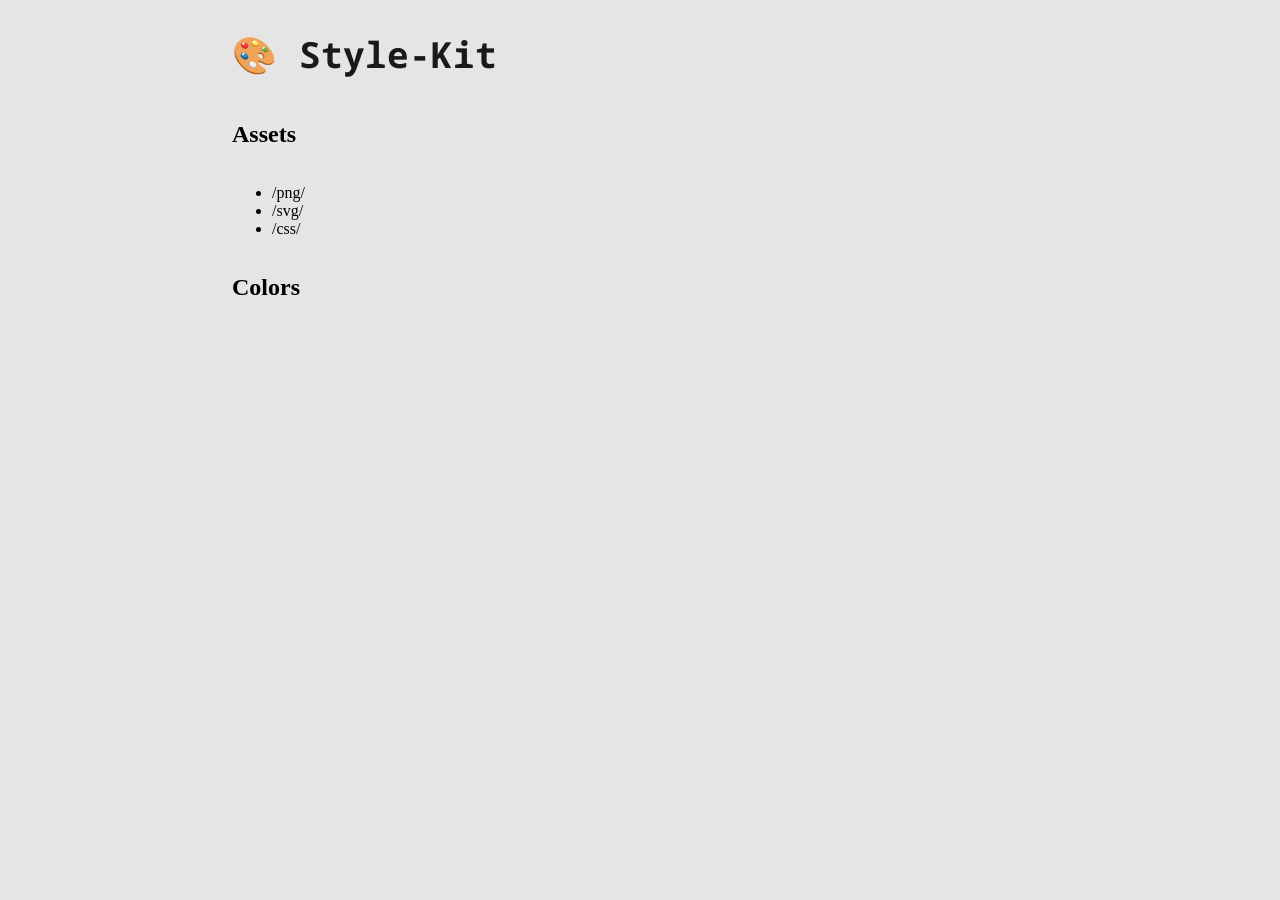
==== index.html @ 60dbb04a "css testing" ====
<!DOCTYPE html>
<html lang="en">
<head>
    <meta charset="utf-8">
    <meta name="viewport" content="width=device-width, initial-scale=1">

    <link rel="stylesheet" type="text/css" href="css/toolbelt.css">
</head>
<body>
    <main>
        <header>
            <h1>🎨 Style-Kit</h1>
        </header>
        <h2>Assets</h2>
        <ul>
            <li>/png/</li>
            <li>/svg/</li>
            <li>/css/</li>
        </ul>
        <h2>Colors</h2>
    </main>
</body>
</html>
---- css/toolbelt.css ----
/* Generic styles for all Toolbelt applications */

@import url('https://fonts.googleapis.com/css2?family=Noto+Sans+Mono:wght@100..900&display=swap');

:root
{
    --main-bg: #E5E5E5;
}

body
{
  background-color: var(--main-bg);
}

main
{
  max-width: 8.5in;
  margin: auto;
  padding: 0 16px;
  display: flex;
  flex-direction: column; 
}

header
{
  font-family: "Noto Sans Mono", monospace;
  color: #1A1A1A;
  font-size: 18px;
  line-height: 2em;
  margin: 0.25em 0;
  padding: 0;
}

.left
{
  float: left;
  overflow: hidden;
}

.right
{
  float: right;
  width: calc(34.8 * 4);
}

a
{
  text-decoration: none;
}

a:hover
{
  stroke: #1A1A1A;
  stroke-width: 1em;
}

a svg, a img
{
  vertical-align: middle;
}


textarea
{
  box-sizing: border-box;
  height: 100%;
  width: 100%;
  padding: 0.5em;
  background-color: #F2F2F2;
  font-family: "Noto Sans Mono", monospace;
  font: 16px;
  color: #1A1A1A;
  border-color: #1A1A1A;
  margin: 0;
  resize: none;
}

textarea:focus
{
  outline: none;
}

#markdown
{
  display: none;
  box-sizing: border-box;
  height: 100%;
  width: 100%;
  padding: 0.5em;
  border: 2px solid #1A1A1A;
  overflow-y: scroll;
  
  font-family: "Noto Sans Mono", monospace;
  font: 16px;
  color: #1A1A1A;
  margin: 0;
}

blockquote
{
  border-left: 2px solid #1A1A1A;
  padding-left: 0.5em;
}

table
{
  border: 2px solid;
  border-collapse: collapse;
}

th,td
{ 
  border: 2px solid;
  padding: 0.5em;
}

img
{
max-width: 100%;
}


@media print{
  body{
    visibility: hidden
  }
  textarea,#markdown{
    overflow: visible;
    visibility: visible;
    border: none;
    position: absolute;
    top: 0;
    left: 0;

    background-color: white;
    color: black;
  }
}
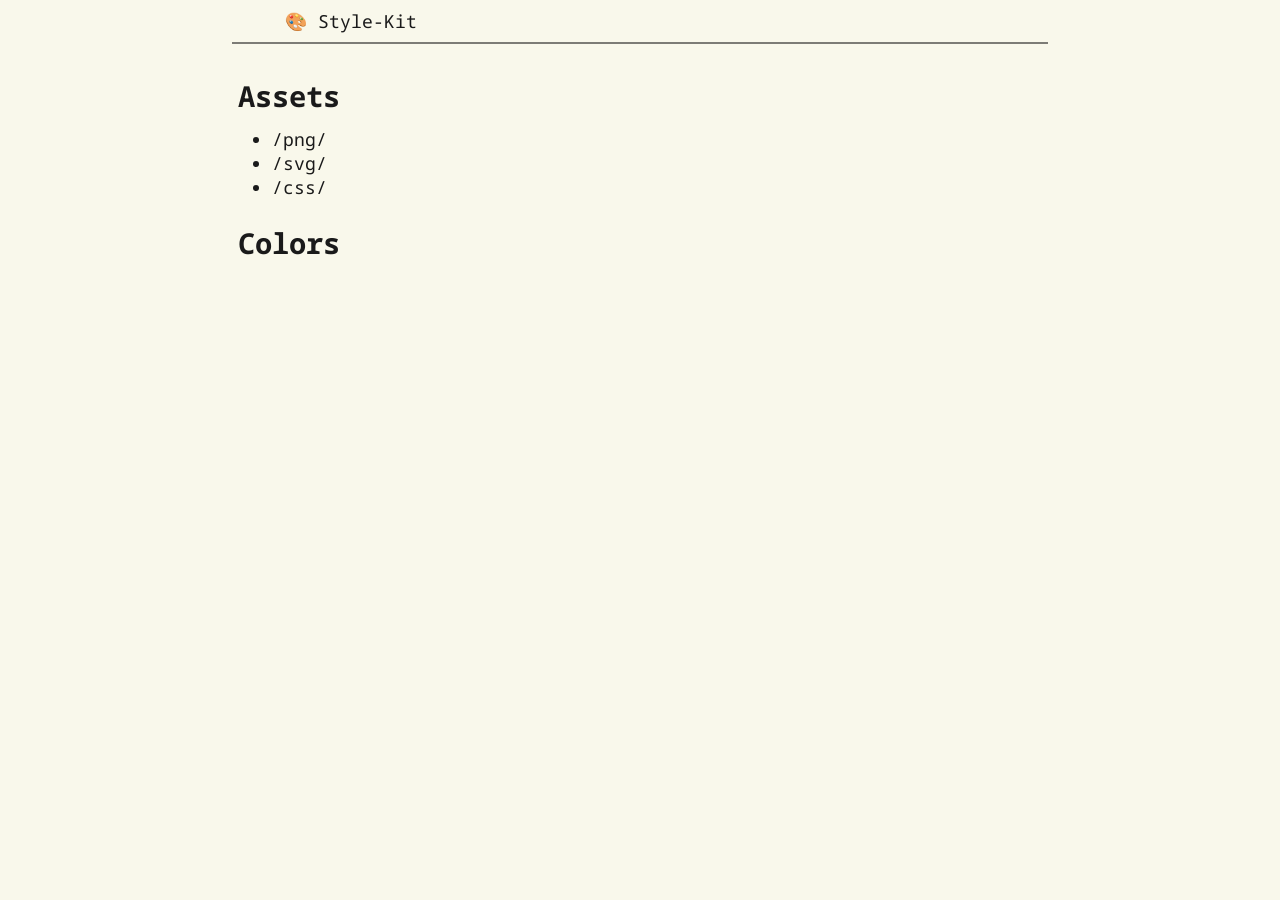
==== commit 6a823b50: "update header in index" ====
--- a/index.html
+++ b/index.html
@@ -7,9 +7,9 @@
     <link rel="stylesheet" type="text/css" href="css/toolbelt.css">
 </head>
 <body>
-    <main>
+    <main class="page">
         <header>
-            <h1>🎨 Style-Kit</h1>
+            <p>🎨 Style-Kit</p>
         </header>
         <h2>Assets</h2>
         <ul>
--- a/css/toolbelt.css
+++ b/css/toolbelt.css
@@ -4,101 +4,145 @@
 
 :root
 {
-    --main-bg: #E5E5E5;
+    --paper: #F9F8EB;
+    --block: #E2E1D6;
+    --ink: #1A1A1A;
+    --accent: #7D7C76;
+    --highlight: #FDFD4E;
+    --link: #1F85EF;
+    --pad: #FCFCF5;
 }
 
 body
 {
-  background-color: var(--main-bg);
-}
+  margin: 0;
+
+  background-color: var(--paper);
+  color: var(--ink);
+
+  font-family: "Noto Sans Mono", monospace;
+  font-size: 18px;
+}
+
+.page{max-width: 8.5in;}
 
 main
 {
-  max-width: 8.5in;
   margin: auto;
-  padding: 0 16px;
+  padding: 0 1em;
   display: flex;
-  flex-direction: column; 
+  flex-direction: column;
 }
 
 header
 {
-  font-family: "Noto Sans Mono", monospace;
-  color: #1A1A1A;
-  font-size: 18px;
-  line-height: 2em;
-  margin: 0.25em 0;
-  padding: 0;
-}
-
-.left
-{
-  float: left;
-  overflow: hidden;
-}
-
-.right
-{
-  float: right;
-  width: calc(34.8 * 4);
+  border-bottom: 2px solid var(--accent);
+  margin-bottom: 1em;
+  padding: 0.5em;
+}
+header *
+{
+  margin: 0;
+}
+
+h1,h2,h3,h4,h5,h6
+{
+  margin: 0.5em 0.2em 0.1em 0.2em;
+}
+
+h6{ font-size: 0.8em;}
+h5{ font-size: 1.0em;}
+h4{ font-size: 1.2em;}
+h3{ font-size: 1.4em;}
+h2{ font-size: 1.6em;}
+h1{ font-size: 1.8em;}
+
+p
+{
+  text-indent: 4ch;
+}
+
+strong, em, del, mark, code, u
+{
+  font-size: 1em;
+}
+
+mark
+{
+  padding: 2px 5px;
+  border-radius: 5px;
+  background-color: var(--highlight);
+}
+
+code
+{
+  background-color: var(--block);
+
+  padding: 3px 5px;
+  border-radius: 5px;
+
+  box-shadow: 
+    inset -1px -1px 0 rgba(255, 255, 255, 0.7),
+    inset  1px  1px 0 rgba(0, 0, 0, 0.15);
+}
+
+pre code
+{
+  padding: 1em;
+  margin: 0.5em;
+}
+
+ul,ol{margin: 0.5em;}
+
+ol
+{
+  padding-left: 2.5em;
+}
+ul
+{
+  padding-left: 1.7em;
 }
 
 a
 {
   text-decoration: none;
-}
-
+  color: var(--link)
+}
 a:hover
 {
-  stroke: #1A1A1A;
-  stroke-width: 1em;
-}
-
+  text-decoration: underline;
+}
 a svg, a img
 {
   vertical-align: middle;
 }
 
 
-textarea
-{
-  box-sizing: border-box;
-  height: 100%;
-  width: 100%;
+.editable, input, textarea
+{
   padding: 0.5em;
-  background-color: #F2F2F2;
-  font-family: "Noto Sans Mono", monospace;
+  background-color: var(--pad);
+  font-family: inherit;
   font: 16px;
-  color: #1A1A1A;
-  border-color: #1A1A1A;
-  margin: 0;
+  color: var(--ink);
+  border-color: var(--ink);
+  margin: 0.5em;
   resize: none;
 }
-
-textarea:focus
+textarea:focus, input:focus, .editable:focus
 {
   outline: none;
 }
 
-#markdown
-{
-  display: none;
-  box-sizing: border-box;
-  height: 100%;
-  width: 100%;
-  padding: 0.5em;
-  border: 2px solid #1A1A1A;
-  overflow-y: scroll;
-  
-  font-family: "Noto Sans Mono", monospace;
-  font: 16px;
-  color: #1A1A1A;
-  margin: 0;
+label
+{
+  font-size: 0.8em;
+  margin-left: 1em;
 }
 
 blockquote
 {
-  border-left: 2px solid #1A1A1A;
+  border-left: 2px solid var(--ink);
   padding-left: 0.5em;
 }
 
@@ -107,33 +151,75 @@
   border: 2px solid;
   border-collapse: collapse;
 }
-
+thead
+{
+  background-color: var(--block);
+}
 th,td
 { 
   border: 2px solid;
   padding: 0.5em;
 }
+tr:nth-of-type(even){
+  background-color: var(--block);
+}
 
 img
 {
-max-width: 100%;
-}
-
-
-@media print{
-  body{
-    visibility: hidden
-  }
-  textarea,#markdown{
+  width: fit-content;
+  max-width: 100%;
+
+  margin: 1em;
+}
+
+hr
+{
+  border: 1px solid var(--ink);
+  margin: 1em;
+}
+
+.left
+{
+  float: left;
+  overflow: hidden;
+}
+
+.right
+{
+  float: right;
+  width: calc(34.8 * 4);
+}
+
+.center
+{
+  margin-left: auto;
+  margin-right: auto;
+}
+
+
+@media print
+{
+  header,footer
+  {
+    display: none;
+  }
+  main
+  {
     overflow: visible;
-    visibility: visible;
     border: none;
     position: absolute;
     top: 0;
     left: 0;
-
     background-color: white;
     color: black;
   }
-}
-
+  code
+  {
+    border: 1px solid black;
+  }
+  a
+  {
+    text-decoration: underline;
+  }
+}
+
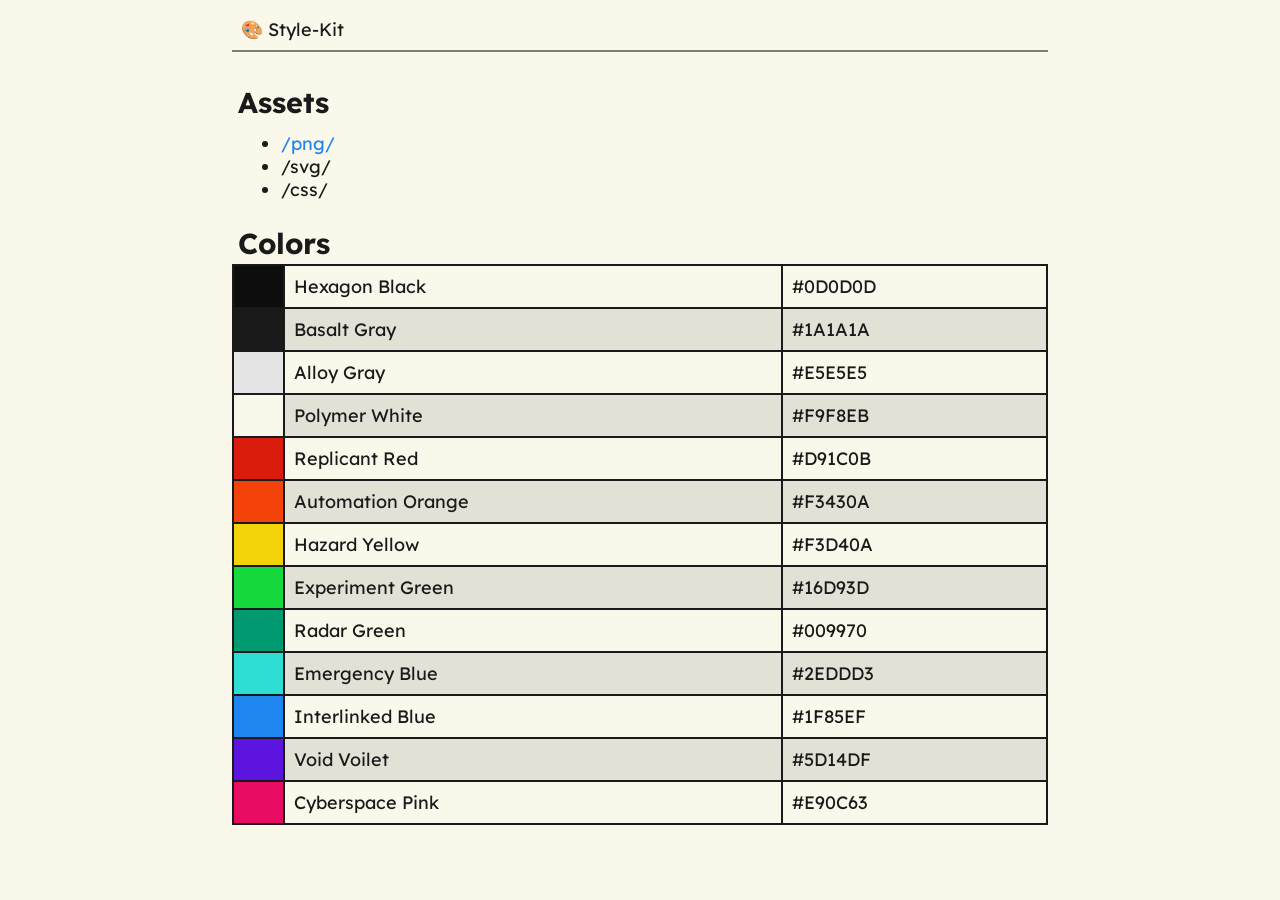
==== commit fc48ab85: "add ids and color table" ====
--- a/index.html
+++ b/index.html
@@ -8,16 +8,83 @@
 </head>
 <body>
     <main class="page">
-        <header>
-            <p>🎨 Style-Kit</p>
-        </header>
-        <h2>Assets</h2>
+        <header>🎨 Style-Kit</header>
+        <h2 id="assets">Assets</h2>
         <ul>
-            <li>/png/</li>
+            <li><a href="./png/">/png/</a></li>
             <li>/svg/</li>
             <li>/css/</li>
         </ul>
-        <h2>Colors</h2>
+        <h2 id="colors">Colors</h2>
+        <table>
+            <tbody>
+                <tr>
+                    <td style="background-color: #0D0D0D;"></td>
+                    <td>Hexagon Black</td>
+                    <td>#0D0D0D</td>
+                </tr>
+                <tr>
+                    <td style="background-color: #1A1A1A;"></td>
+                    <td>Basalt Gray</td>
+                    <td>#1A1A1A</td>
+                </tr>
+                <tr>
+                    <td style="background-color: #E5E5E5;"></td>
+                    <td>Alloy Gray</td>
+                    <td>#E5E5E5</td>
+                </tr>
+                <tr>
+                    <td style="background-color: #F9F8EB;"></td>
+                    <td>Polymer White</td>
+                    <td>#F9F8EB</td>
+                </tr>
+                <tr>
+                    <td style="background-color: #D91C0B;"></td>
+                    <td>Replicant Red</td>
+                    <td>#D91C0B</td>
+                </tr>
+                <tr>
+                    <td style="background-color: #F3430A;"></td>
+                    <td>Automation Orange</td>
+                    <td>#F3430A</td>
+                </tr>
+                <tr>
+                    <td style="background-color: #F3D40A;"></td>
+                    <td>Hazard Yellow</td>
+                    <td>#F3D40A</td>
+                </tr>
+                <tr>
+                    <td style="background-color: #16D93D;"></td>
+                    <td>Experiment Green</td>
+                    <td>#16D93D</td>
+                </tr>
+                <tr>
+                    <td style="background-color: #009970;"></td>
+                    <td>Radar Green</td>
+                    <td>#009970</td>
+                </tr>
+                <tr>
+                    <td style="background-color: #2EDDD3;"></td>
+                    <td>Emergency Blue</td>
+                    <td>#2EDDD3</td>
+                </tr>
+                <tr>
+                    <td style="background-color: #1F85EF;"></td>
+                    <td>Interlinked Blue</td>
+                    <td>#1F85EF</td>
+                </tr>
+                <tr>
+                    <td style="background-color: #5D14DF;"></td>
+                    <td>Void Voilet</td>
+                    <td>#5D14DF</td>
+                </tr>
+                <tr>
+                    <td style="background-color: #E90C63;"></td>
+                    <td>Cyberspace Pink</td>
+                    <td>#E90C63</td>
+                </tr>
+            </tbody>
+        </table>
     </main>
 </body>
 </html>
--- a/css/toolbelt.css
+++ b/css/toolbelt.css
@@ -1,6 +1,5 @@
 /* Generic styles for all Toolbelt applications */
-
-@import url('https://fonts.googleapis.com/css2?family=Noto+Sans+Mono:wght@100..900&display=swap');
+@import url('https://fonts.googleapis.com/css2?family=Google+Sans+Code:ital,wght,MONO@0,300..800,1;1,300..800,1&family=Lexend:wght@100..900');
 
 :root
 {
@@ -20,7 +19,7 @@
   background-color: var(--paper);
   color: var(--ink);
 
-  font-family: "Noto Sans Mono", monospace;
+  font-family: "Lexend", sans-serif;
   font-size: 18px;
 }
 
@@ -29,7 +28,7 @@
 main
 {
   margin: auto;
-  padding: 0 1em;
+  padding: 0.5em 1em 1em 1em;
   display: flex;
   flex-direction: column;
 }
@@ -60,6 +59,7 @@
 p
 {
   text-indent: 4ch;
+  line-height: 2em;
 }
 
 strong, em, del, mark, code, u
@@ -78,12 +78,16 @@
 {
   background-color: var(--block);
 
-  padding: 3px 5px;
+  padding: 0px 0.5em;
   border-radius: 5px;
+  display: inline-block;
+  text-indent: 0;
 
   box-shadow: 
     inset -1px -1px 0 rgba(255, 255, 255, 0.7),
     inset  1px  1px 0 rgba(0, 0, 0, 0.15);
+
+  font-family: 'Google Sans Code', monospace;
 }
 
 pre code
@@ -93,15 +97,6 @@
 }
 
 ul,ol{margin: 0.5em;}
-
-ol
-{
-  padding-left: 2.5em;
-}
-ul
-{
-  padding-left: 1.7em;
-}
 
 a
 {
@@ -144,6 +139,7 @@
 {
   border-left: 2px solid var(--ink);
   padding-left: 0.5em;
+  text-indent: 1em;
 }
 
 table
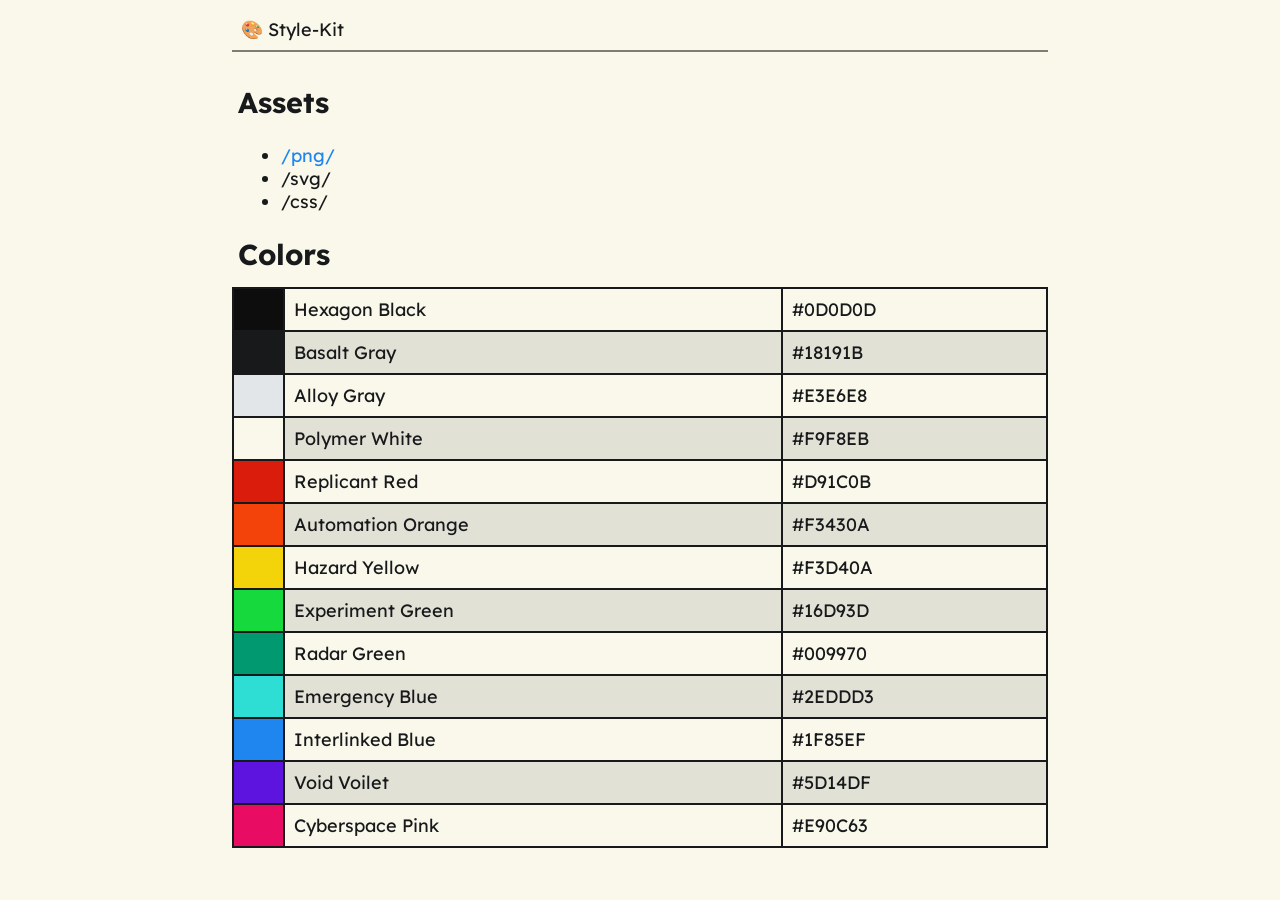
==== commit 3911724e: "tweak basalt color" ====
--- a/index.html
+++ b/index.html
@@ -24,14 +24,14 @@
                     <td>#0D0D0D</td>
                 </tr>
                 <tr>
-                    <td style="background-color: #1A1A1A;"></td>
+                    <td style="background-color: #18191B;"></td>
                     <td>Basalt Gray</td>
-                    <td>#1A1A1A</td>
+                    <td>#18191B</td>
                 </tr>
                 <tr>
-                    <td style="background-color: #E5E5E5;"></td>
+                    <td style="background-color: #E3E6E8;"></td>
                     <td>Alloy Gray</td>
-                    <td>#E5E5E5</td>
+                    <td>#E3E6E8</td>
                 </tr>
                 <tr>
                     <td style="background-color: #F9F8EB;"></td>
--- a/css/toolbelt.css
+++ b/css/toolbelt.css
@@ -5,7 +5,7 @@
 {
     --paper: #F9F8EB;
     --block: #E2E1D6;
-    --ink: #1A1A1A;
+    --ink: #18191b;
     --accent: #7D7C76;
     --highlight: #FDFD4E;
     --link: #1F85EF;
@@ -46,7 +46,7 @@
 
 h1,h2,h3,h4,h5,h6
 {
-  margin: 0.5em 0.2em 0.1em 0.2em;
+  margin: 0.5em 0.2em 0.5em 0.2em;
 }
 
 h6{ font-size: 0.8em;}
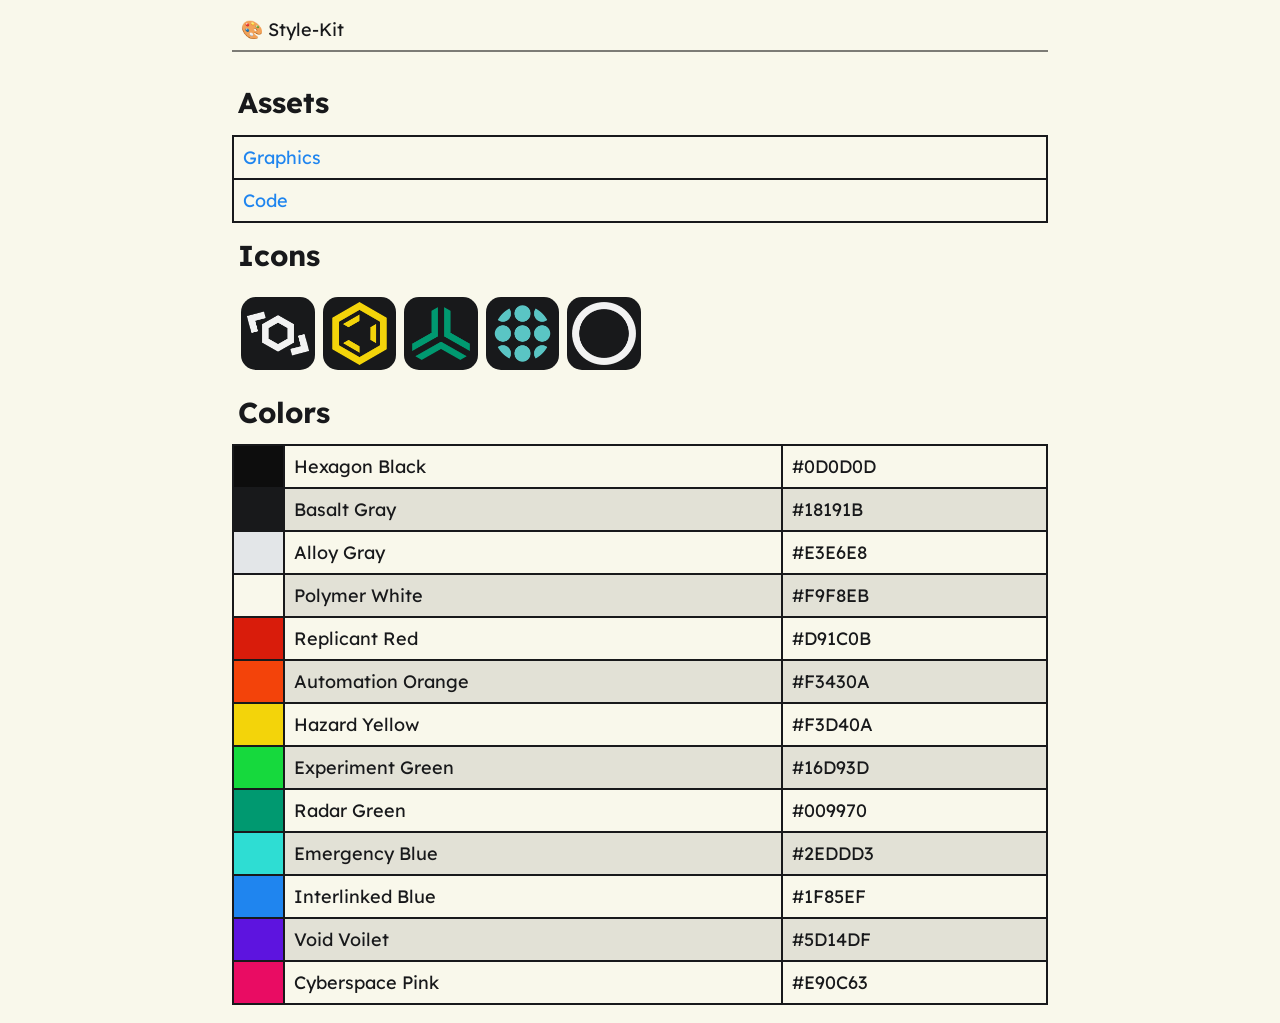
==== commit 118526c1: "move images to /graphics and move css to /code and update all references. add table for icons and as" ====
--- a/index.html
+++ b/index.html
@@ -4,19 +4,90 @@
     <meta charset="utf-8">
     <meta name="viewport" content="width=device-width, initial-scale=1">
 
-    <link rel="stylesheet" type="text/css" href="css/toolbelt.css">
+    <link rel="stylesheet" type="text/css" href="code/css/toolbelt.css">
+
+    <link rel="icon" type="image/x-icon" href="favicon.ico">
+    <title>Style-Kit</title>
 </head>
 <body>
+    <style>
+        table.icons
+        {
+            border: none;
+        }
+        table.icons td
+        {
+            width: 10%;
+            text-align: center;
+            border: none;
+            border-radius: 25px;
+        }
+        table.icons img
+        {
+            margin: 0;
+            width: 100%;
+            background-color: var(--ink);
+            padding: 5px;
+            border-radius: 15px;
+        }
+    </style>
     <main class="page">
         <header>🎨 Style-Kit</header>
         <h2 id="assets">Assets</h2>
-        <ul>
-            <li><a href="./png/">/png/</a></li>
-            <li>/svg/</li>
-            <li>/css/</li>
-        </ul>
+        <table>
+            <tbody>
+                <tr>
+                    <td><a href="./graphics/">Graphics</a></td>
+                </tr>
+                <tr>
+                    <td><a href="./code/">Code</a></td>
+                </tr>
+            </tbody>
+        </table>
+        <h2 id="icons">Icons</h2>
+        <table class="icons">
+            <tbody>
+                <tr>
+                    <td>
+                        <a href="./graphics/aeon/">
+                            <img src="./graphics/aeon/aeon_primary_250px.png" />
+                        </a>
+                    </td>
+                    <td>
+                        <a href="./graphics/horizon">
+                            <img src="./graphics/horizon/horizon_primary_250px.png" />
+                        </a>
+                    </td>
+                    <td>
+                        <a href="./graphics/magpie/">
+                            <img src="./graphics/magpie/magpie_primary_250px.png" />
+                        </a>
+                    </td>
+                    <td>
+                        <a href="./graphics/matrix/">
+                            <img src="./graphics/matrix/matrix_primary_250px.png" />
+                        </a>
+                    </td>
+                    <td>
+                        <a href="./graphics/singularity/">
+                            <img src="./graphics/singularity/singularity_primary_250px.png" />
+                        </a>
+                    </td>
+                    <td>
+                    </td>
+                    <td>
+                    </td>
+                    <td>
+                    </td>
+                    <td>
+                    </td>
+                    <td>
+                    </td>
+                </tr>
+            </tbody>
+        </table>
         <h2 id="colors">Colors</h2>
-        <table>
+        <table class="alternating">
             <tbody>
                 <tr>
                     <td style="background-color: #0D0D0D;"></td>
--- a/code/css/toolbelt.css
+++ b/code/css/toolbelt.css
@@ -0,0 +1,227 @@
+/* Generic styles for all Toolbelt applications */
+@import url('https://fonts.googleapis.com/css2?family=Google+Sans+Code:ital,wght,MONO@0,300..800,1;1,300..800,1&family=Lexend:wght@100..900');
+
+:root
+{
+    --paper: #F9F8EB;
+    --block: #E2E1D6;
+    --ink: #18191b;
+    --accent: #7D7C76;
+    --highlight: #FDFD4E;
+    --link: #1F85EF;
+    --pad: #FCFCF5;
+}
+
+body
+{
+  margin: 0;
+
+  background-color: var(--paper);
+  color: var(--ink);
+
+  font-family: "Lexend", sans-serif;
+  font-size: 18px;
+}
+
+.page{max-width: 8.5in;}
+
+main
+{
+  margin: auto;
+  padding: 0.5em 1em 1em 1em;
+  display: flex;
+  flex-direction: column;
+}
+
+header
+{
+  border-bottom: 2px solid var(--accent);
+  margin-bottom: 1em;
+  padding: 0.5em;
+}
+header *
+{
+  margin: 0;
+}
+
+h1,h2,h3,h4,h5,h6
+{
+  margin: 0.5em 0.2em 0.5em 0.2em;
+}
+
+h6{ font-size: 0.8em;}
+h5{ font-size: 1.0em;}
+h4{ font-size: 1.2em;}
+h3{ font-size: 1.4em;}
+h2{ font-size: 1.6em;}
+h1{ font-size: 1.8em;}
+
+p
+{
+  text-indent: 4ch;
+  line-height: 2em;
+}
+
+strong, em, del, mark, code, u
+{
+  font-size: 1em;
+}
+
+mark
+{
+  padding: 2px 5px;
+  border-radius: 5px;
+  background-color: var(--highlight);
+}
+
+code
+{
+  background-color: var(--block);
+
+  padding: 0px 0.5em;
+  border-radius: 5px;
+  display: inline-block;
+  text-indent: 0;
+
+  box-shadow: 
+    inset -1px -1px 0 rgba(255, 255, 255, 0.7),
+    inset  1px  1px 0 rgba(0, 0, 0, 0.15);
+
+  font-family: 'Google Sans Code', monospace;
+}
+
+pre code
+{
+  padding: 1em;
+  margin: 0.5em;
+}
+
+ul,ol{margin: 0.5em;}
+
+a
+{
+  text-decoration: none;
+  color: var(--link)
+}
+a:hover
+{
+  text-decoration: underline;
+}
+a svg, a img
+{
+  vertical-align: middle;
+}
+
+
+.editable, input, textarea
+{
+  padding: 0.5em;
+  background-color: var(--pad);
+  font-family: inherit;
+  font: 16px;
+  color: var(--ink);
+  border-color: var(--ink);
+  margin: 0.5em;
+  resize: none;
+}
+textarea:focus, input:focus, .editable:focus
+{
+  outline: none;
+}
+
+label
+{
+  font-size: 0.8em;
+  margin-left: 1em;
+}
+
+blockquote
+{
+  border-left: 2px solid var(--ink);
+  padding-left: 0.5em;
+  text-indent: 1em;
+}
+
+table
+{
+  border: 2px solid;
+  border-collapse: collapse;
+}
+thead
+{
+  background-color: var(--block);
+}
+th,td
+{ 
+  border: 2px solid;
+  padding: 0.5em;
+}
+table.alternating tr:nth-of-type(even){
+  background-color: var(--block);
+}
+table td a
+{
+  display: block;
+  margin: -0.5em;
+  padding: 0.5em;
+}
+
+img
+{
+  width: fit-content;
+  max-width: 100%;
+
+  margin: 1em;
+}
+
+hr
+{
+  border: 1px solid var(--ink);
+  margin: 1em;
+}
+
+.left
+{
+  float: left;
+  overflow: hidden;
+}
+
+.right
+{
+  float: right;
+  width: calc(34.8 * 4);
+}
+
+.center
+{
+  margin-left: auto;
+  margin-right: auto;
+}
+
+
+@media print
+{
+  header,footer
+  {
+    display: none;
+  }
+  main
+  {
+    overflow: visible;
+    border: none;
+    position: absolute;
+    top: 0;
+    left: 0;
+    background-color: white;
+    color: black;
+  }
+  code
+  {
+    border: 1px solid black;
+  }
+  a
+  {
+    text-decoration: underline;
+  }
+}
+
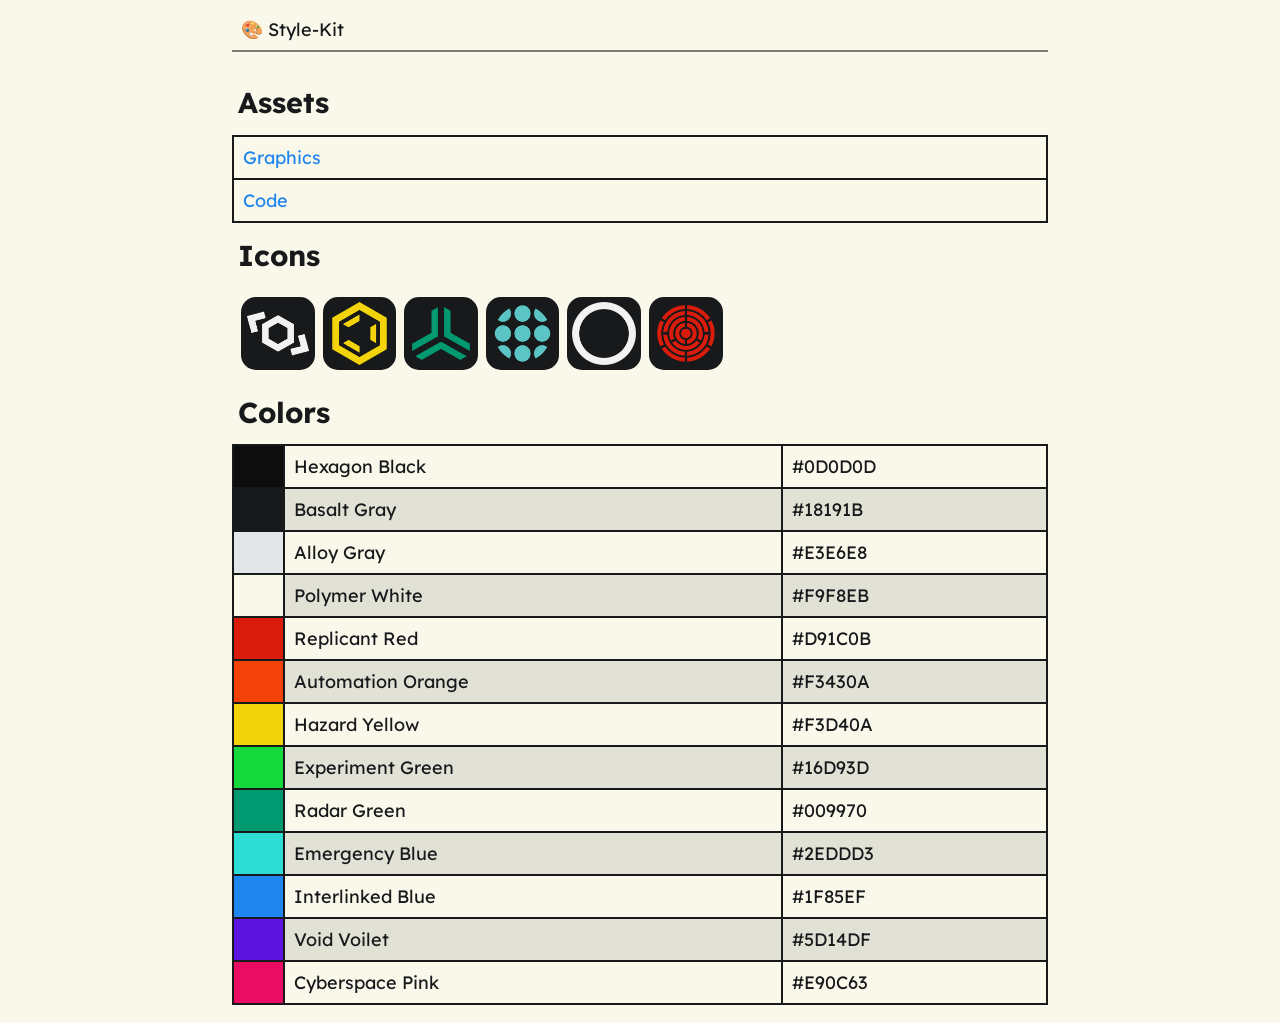
==== commit f9dd4b12: "add maelstrom" ====
--- a/index.html
+++ b/index.html
@@ -74,6 +74,9 @@
                         </a>
                     </td>
                     <td>
+                        <a href="./graphics/maelstrom/">
+                            <img src="./graphics/maelstrom/maelstrom_primary_250px.png" />
+                        </a>
                     </td>
                     <td>
                     </td>
